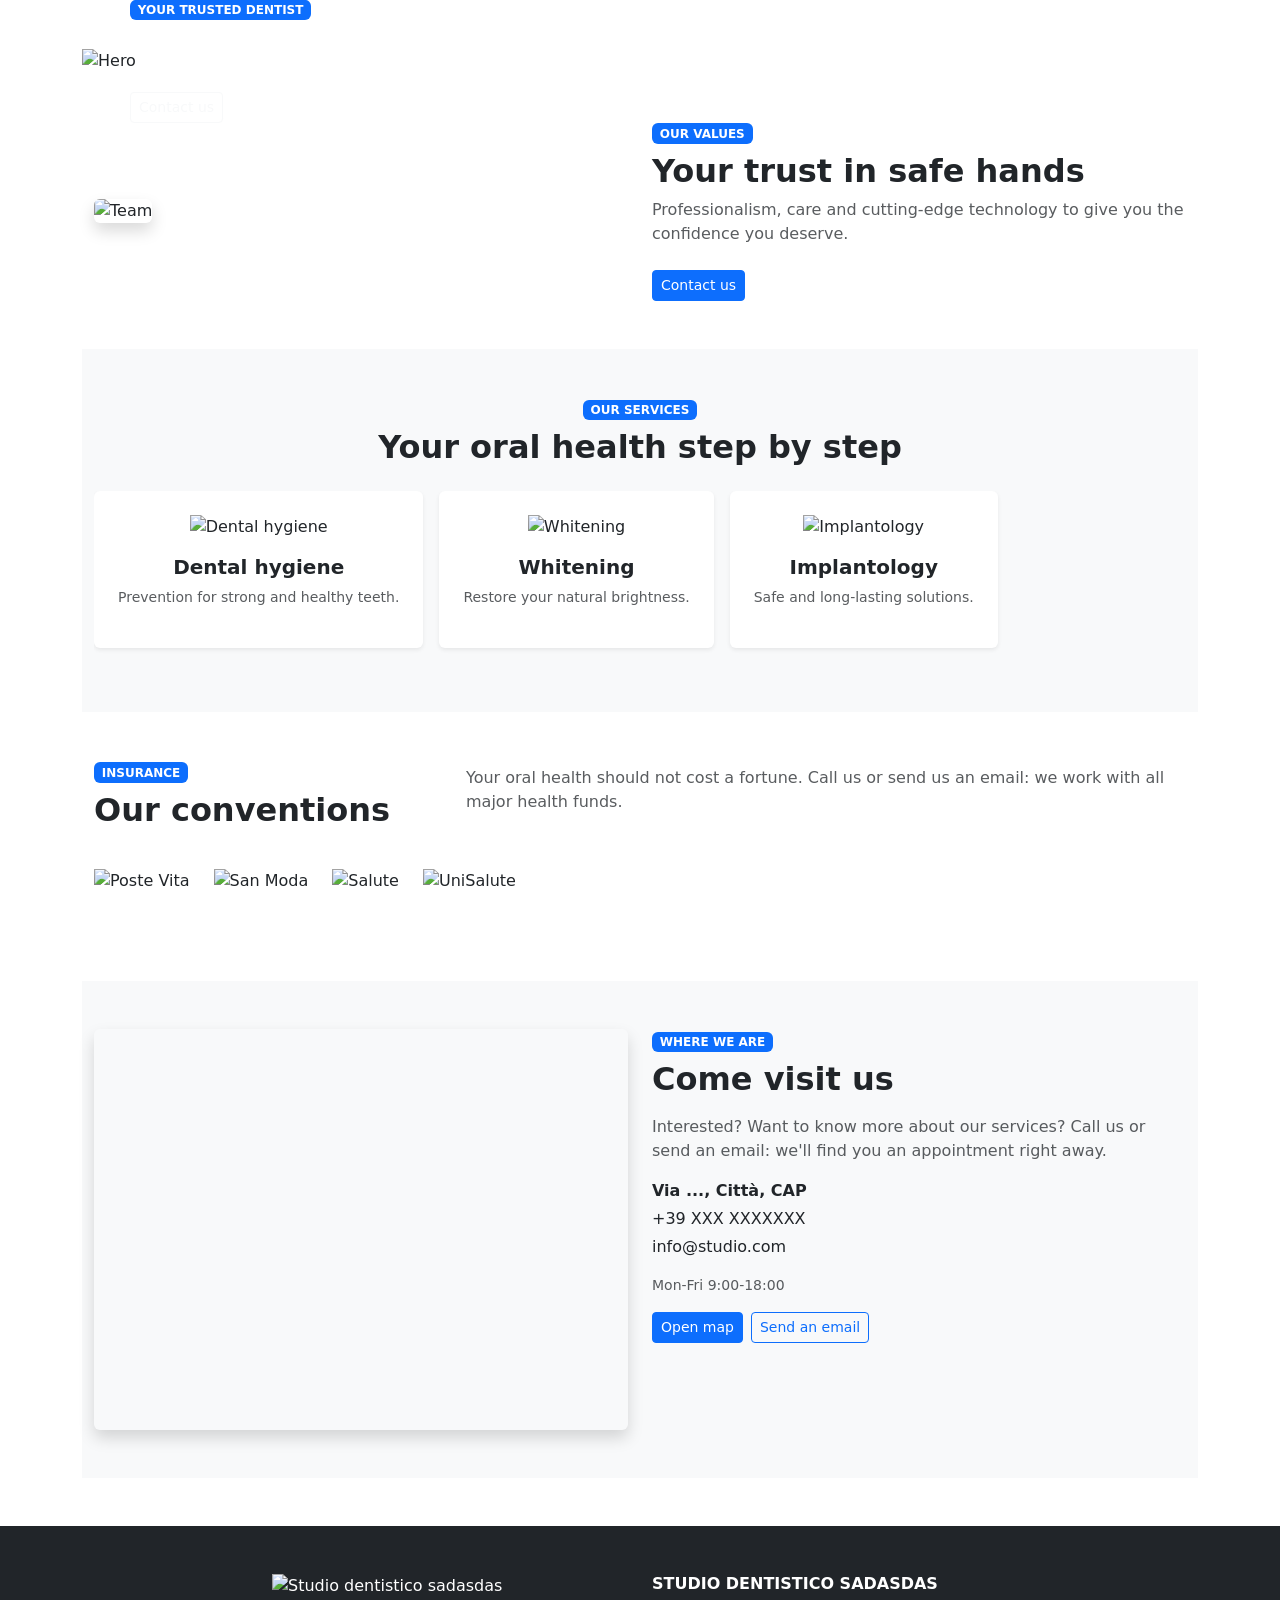
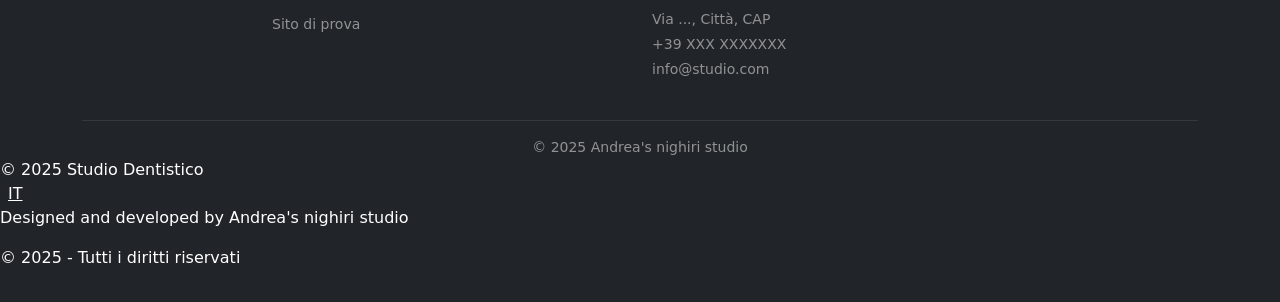
==== index.html @ 5d500426 "Update from https://github.com/aerdnac1/studiodentisticolm/commit/4c09d55066d89d2bc985ddf14fbe2d414d" ====
<!doctype html><html lang="en"><head><meta charset="UTF-8"><meta name="viewport" content="width=device-width,initial-scale=1"><meta http-equiv="refresh" content="0"><title>Redirecting...</title><script>function detectLanguageAndRedirect(){const a=[...navigator.languages||[],navigator.language,navigator.userLanguage,navigator.browserLanguage].filter(Boolean);let e="/en/";for(const n of a){if("it"===n.split("-")[0].toLowerCase()){e="/it/";break}}window.location.href=e}detectLanguageAndRedirect()</script></head><body><p>Redirecting to your preferred language...</p></body></html>
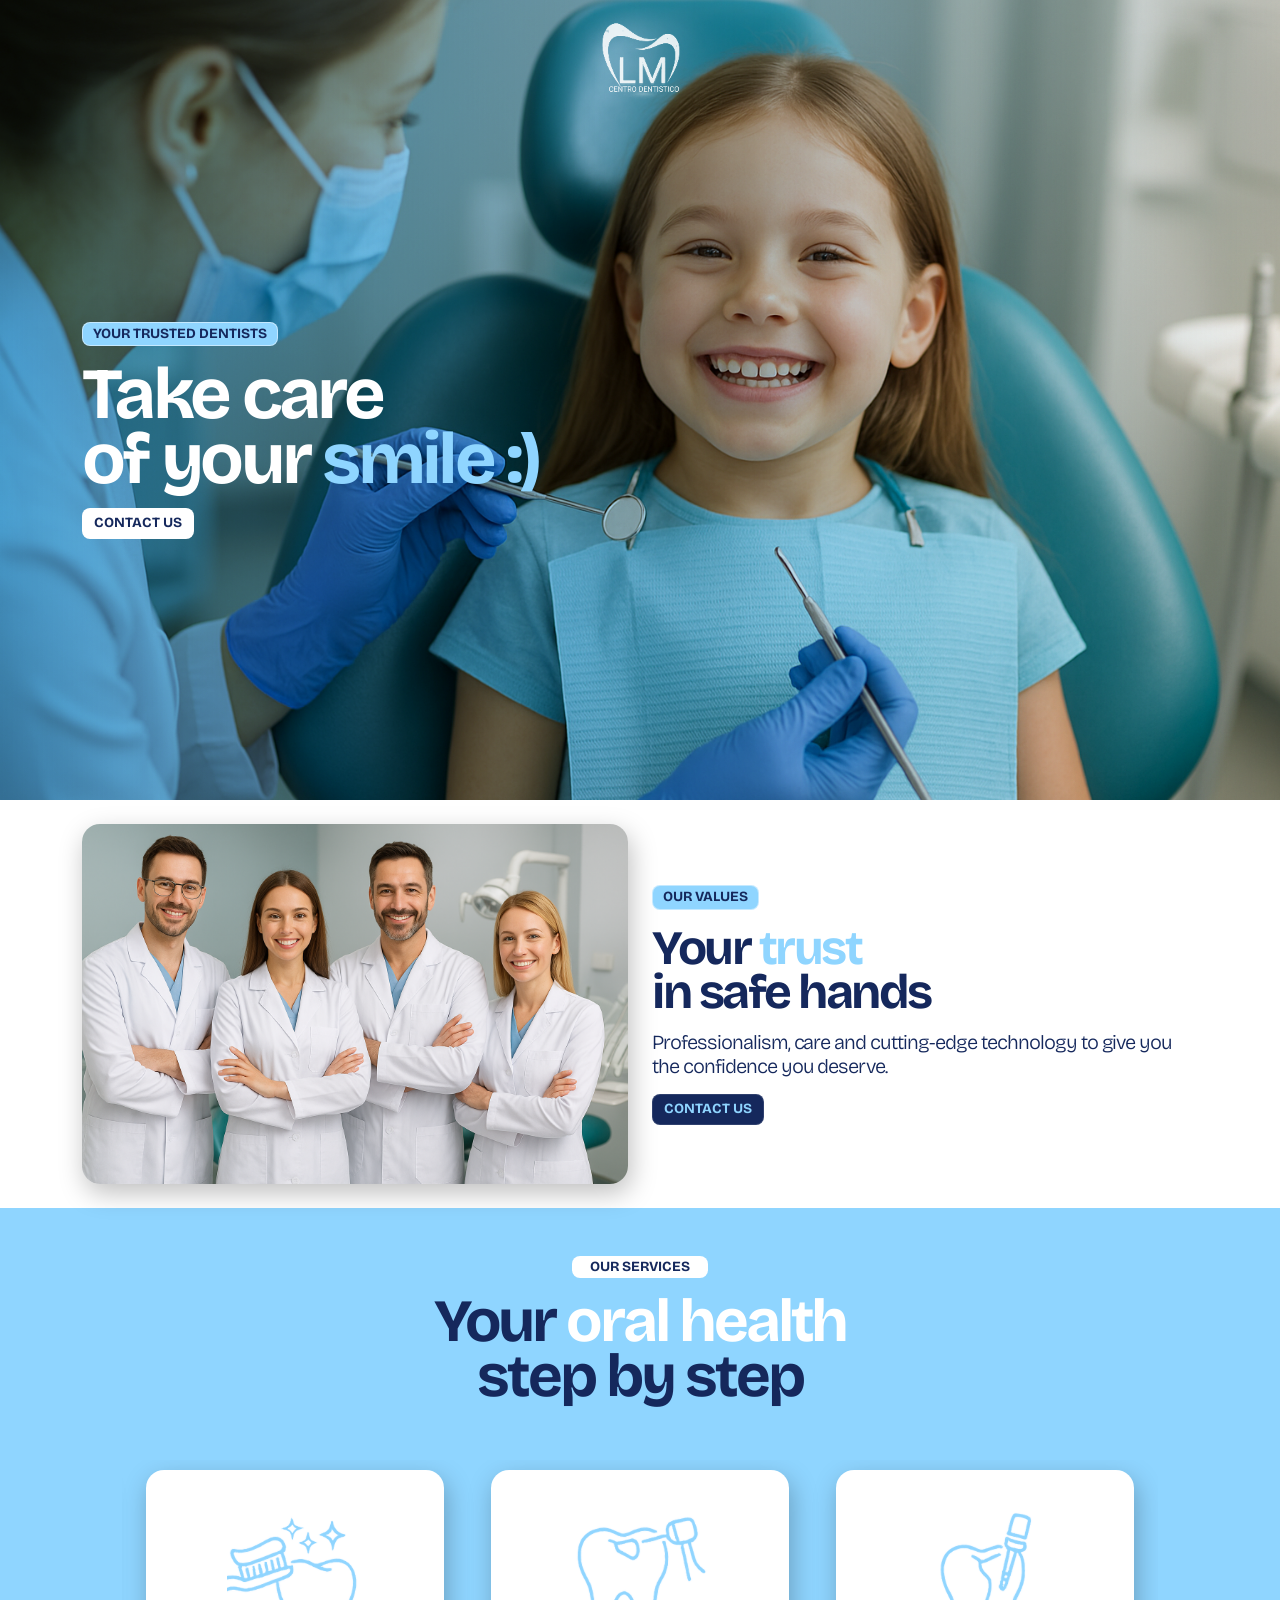
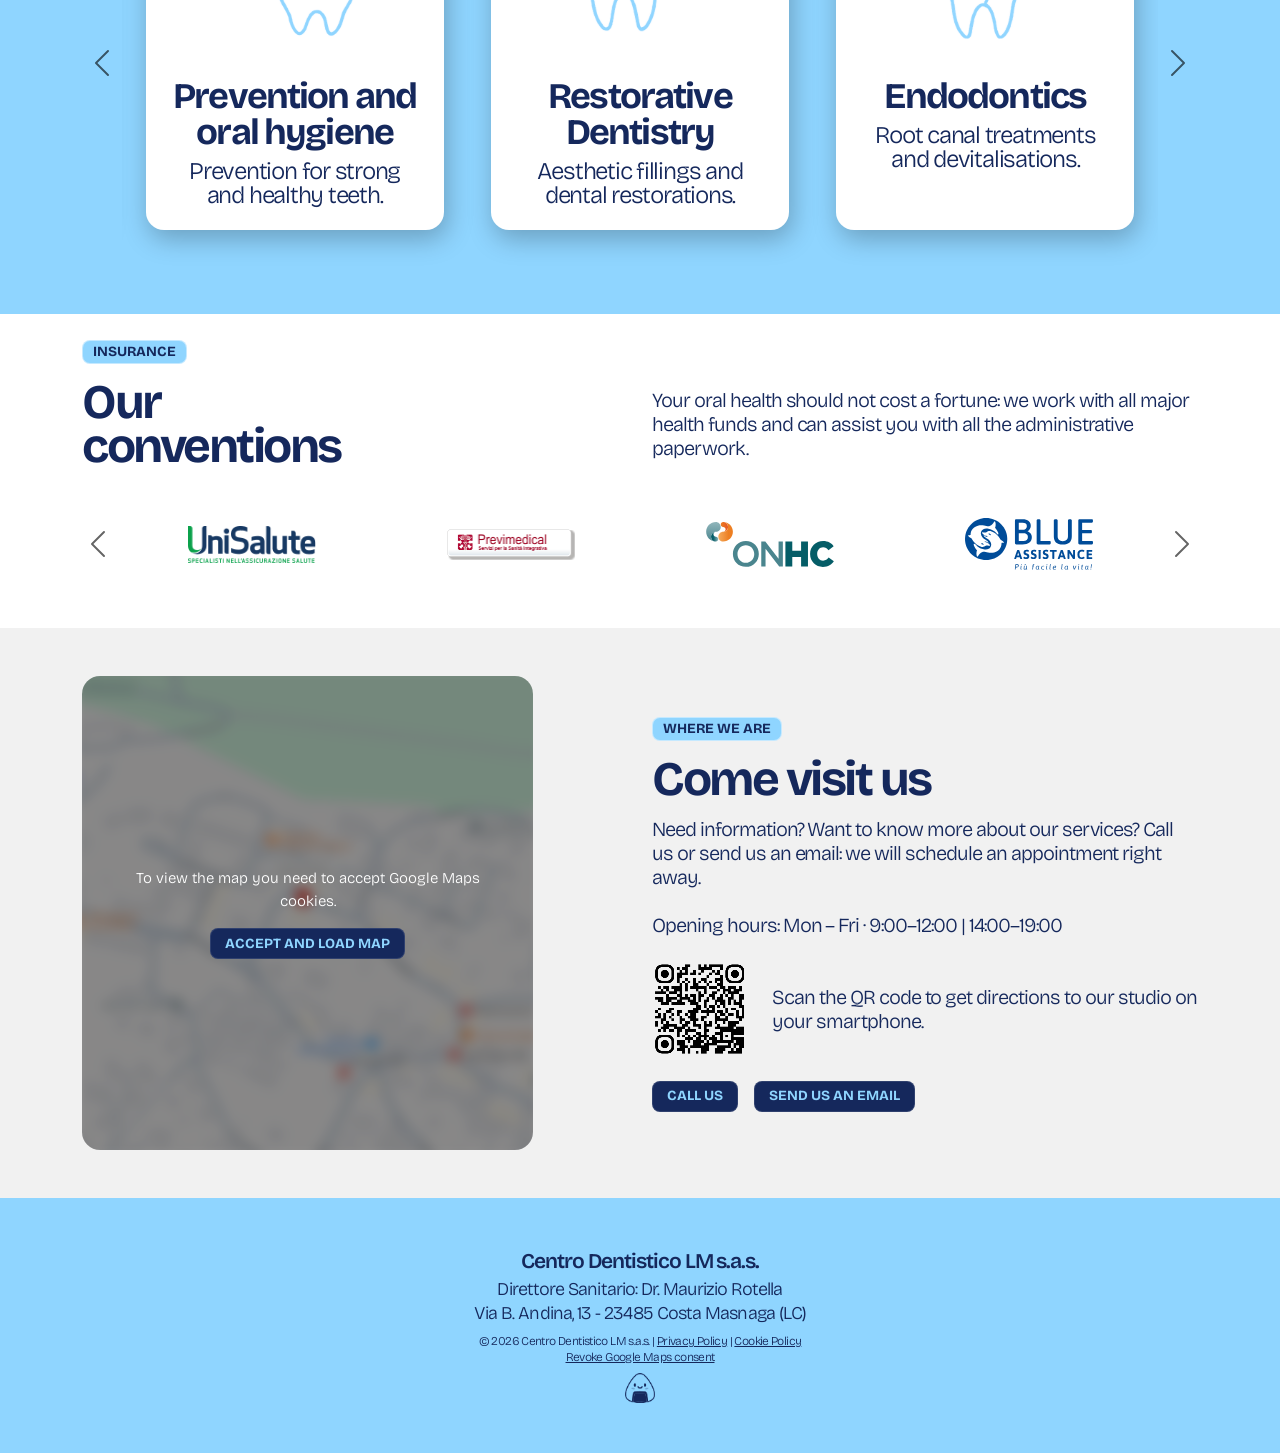
==== commit cc3ee1c8: "Update from https://github.com/aerdnac1/studiodentisticolm/commit/012fd859475fcc7dfa6a72af4cd1468dc0" ====
--- a/index.html
+++ b/index.html
@@ -1 +1 @@
-<!doctype html><html lang="en"><head><meta charset="UTF-8"><meta name="viewport" content="width=device-width,initial-scale=1"><meta http-equiv="refresh" content="0"><title>Redirecting...</title><script>function detectLanguageAndRedirect(){const a=[...navigator.languages||[],navigator.language,navigator.userLanguage,navigator.browserLanguage].filter(Boolean);let e="/en/";for(const n of a){if("it"===n.split("-")[0].toLowerCase()){e="/it/";break}}window.location.href=e}detectLanguageAndRedirect()</script></head><body><p>Redirecting to your preferred language...</p></body></html>+<!doctype html><html lang="en"><head><meta charset="UTF-8"><meta name="viewport" content="width=device-width,initial-scale=1"><meta http-equiv="refresh" content="0"><title>Redirecting...</title><script src="/js/redirect.js"></script></head><body><p>Redirecting to your preferred language...</p></body></html>
